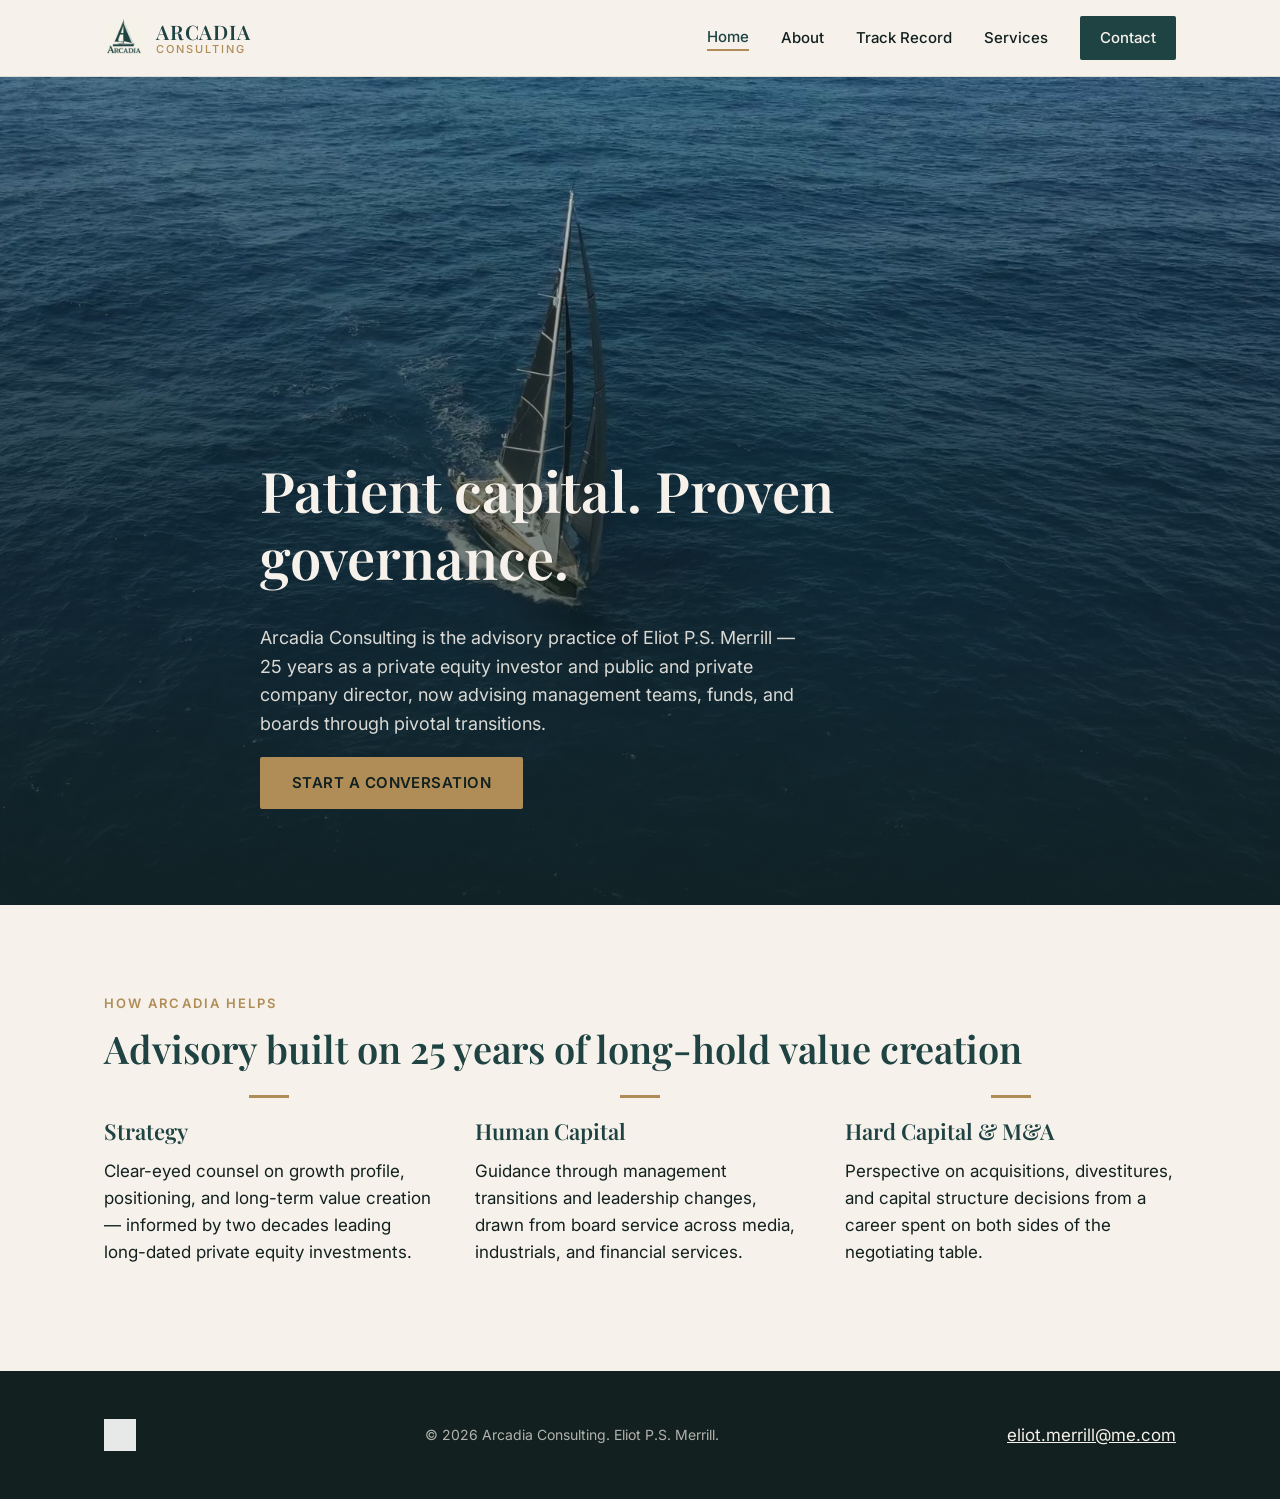
==== index.html @ e656aff9 "Add Arcadia Consulting home page with video hero" ====
<!DOCTYPE html>
<html lang="en">
<head>
<meta charset="UTF-8">
<meta name="viewport" content="width=device-width, initial-scale=1.0">
<title>Arcadia Consulting — Eliot P.S. Merrill</title>
<meta name="description" content="Arcadia Consulting is the advisory practice of Eliot P.S. Merrill, advising management teams, funds, and boards on strategy, human capital, and M&A after 25 years as a private equity investor and public/private company director.">
<link rel="icon" href="assets/img/favicon.png">
<link rel="apple-touch-icon" href="assets/img/apple-touch-icon.png">
<link rel="preconnect" href="https://fonts.googleapis.com">
<link rel="preconnect" href="https://fonts.gstatic.com" crossorigin>
<link href="https://fonts.googleapis.com/css2?family=Playfair+Display:wght@500;600;700&family=Inter:wght@400;500;600&display=swap" rel="stylesheet">
<link rel="stylesheet" href="css/style.css">
</head>
<body>

<header class="site-header">
  <div class="container header-inner">
    <a href="index.html" class="brand">
      <img src="assets/img/logo.png" alt="Arcadia Consulting" class="brand-logo">
      <span class="brand-name">ARCADIA<span class="brand-sub">CONSULTING</span></span>
    </a>
    <button class="nav-toggle" id="navToggle" aria-label="Toggle navigation" aria-expanded="false" aria-controls="siteNav">
      <span></span><span></span><span></span>
    </button>
    <nav class="site-nav" id="siteNav">
      <a href="index.html" aria-current="page">Home</a>
      <a href="about.html">About</a>
      <a href="track-record.html">Track Record</a>
      <a href="services.html">Services</a>
      <a href="contact.html" class="nav-cta">Contact</a>
    </nav>
  </div>
</header>

<main>
  <section class="hero">
    <div class="hero-media">
      <video id="heroVideo" class="hero-video" poster="assets/img/hero-poster.jpg" muted loop playsinline preload="none">
        <source data-src="assets/video/hero.mp4" type="video/mp4">
      </video>
      <div class="hero-overlay"></div>
    </div>
    <div class="container hero-content">
      <h1>Patient capital. Proven governance.</h1>
      <p>Arcadia Consulting is the advisory practice of Eliot P.S. Merrill — 25 years as a private equity investor and public and private company director, now advising management teams, funds, and boards through pivotal transitions.</p>
      <a href="contact.html" class="btn btn-primary">Start a Conversation</a>
    </div>
  </section>

  <section class="section">
    <div class="container">
      <span class="section-kicker">How Arcadia Helps</span>
      <h2 class="section-title">Advisory built on 25 years of long-hold value creation</h2>
      <div class="pillars">
        <div class="pillar">
          <hr class="pillar-rule">
          <h3>Strategy</h3>
          <p>Clear-eyed counsel on growth profile, positioning, and long-term value creation — informed by two decades leading long-dated private equity investments.</p>
        </div>
        <div class="pillar">
          <hr class="pillar-rule">
          <h3>Human Capital</h3>
          <p>Guidance through management transitions and leadership changes, drawn from board service across media, industrials, and financial services.</p>
        </div>
        <div class="pillar">
          <hr class="pillar-rule">
          <h3>Hard Capital &amp; M&amp;A</h3>
          <p>Perspective on acquisitions, divestitures, and capital structure decisions from a career spent on both sides of the negotiating table.</p>
        </div>
      </div>
    </div>
  </section>
</main>

<footer class="site-footer">
  <div class="container footer-inner">
    <img src="assets/img/logo.png" alt="Arcadia Consulting" class="footer-logo">
    <p>&copy; 2026 Arcadia Consulting. Eliot P.S. Merrill.</p>
    <a href="mailto:eliot.merrill@me.com" class="footer-email">eliot.merrill@me.com</a>
  </div>
</footer>

<script src="js/main.js"></script>
</body>
</html>
---- css/style.css ----
/* ---- Design tokens ---- */
:root {
  --color-green: #1E4342;
  --color-ink: #12201F;
  --color-ivory: #F6F1EA;
  --color-brass: #B08D57;
  --font-display: 'Playfair Display', Georgia, serif;
  --font-body: 'Inter', -apple-system, BlinkMacSystemFont, sans-serif;
  --max-width: 1120px;
}

/* ---- Reset ---- */
*, *::before, *::after { box-sizing: border-box; }
html, body { margin: 0; padding: 0; }
body {
  background: var(--color-ivory);
  color: var(--color-ink);
  font-family: var(--font-body);
  font-size: 17px;
  line-height: 1.6;
  -webkit-font-smoothing: antialiased;
}
h1, h2, h3, h4 {
  font-family: var(--font-display);
  font-weight: 600;
  line-height: 1.2;
  color: var(--color-green);
  margin: 0 0 0.6em;
}
p { margin: 0 0 1em; }
a { color: var(--color-green); }
img { max-width: 100%; display: block; }
.sr-only {
  position: absolute; width: 1px; height: 1px;
  overflow: hidden; clip: rect(0,0,0,0); white-space: nowrap;
}

.container {
  max-width: var(--max-width);
  margin: 0 auto;
  padding: 0 24px;
}

/* ---- Buttons ---- */
.btn {
  display: inline-block;
  padding: 14px 32px;
  border-radius: 2px;
  font-family: var(--font-body);
  font-weight: 600;
  font-size: 15px;
  letter-spacing: 0.03em;
  text-decoration: none;
  text-transform: uppercase;
  transition: background-color 0.2s ease, color 0.2s ease;
}
.btn-primary {
  background: var(--color-brass);
  color: var(--color-ink);
}
.btn-primary:hover { background: #9c7a49; }

/* ---- Header / nav ---- */
.site-header {
  background: var(--color-ivory);
  border-bottom: 1px solid rgba(30,67,66,0.12);
  position: relative;
  z-index: 10;
}
.header-inner {
  display: flex;
  align-items: center;
  justify-content: space-between;
  padding-top: 16px;
  padding-bottom: 16px;
}
.brand {
  display: flex;
  align-items: center;
  gap: 12px;
  text-decoration: none;
}
.brand-logo { width: 40px; height: 40px; }
.brand-name {
  font-family: var(--font-display);
  font-weight: 600;
  font-size: 20px;
  letter-spacing: 0.04em;
  color: var(--color-green);
  line-height: 1.1;
}
.brand-sub {
  display: block;
  font-family: var(--font-body);
  font-weight: 500;
  font-size: 11px;
  letter-spacing: 0.18em;
  color: var(--color-brass);
}
.nav-toggle {
  display: none;
  flex-direction: column;
  justify-content: space-between;
  width: 26px;
  height: 18px;
  background: none;
  border: none;
  cursor: pointer;
  padding: 0;
}
.nav-toggle span {
  display: block;
  height: 2px;
  width: 100%;
  background: var(--color-green);
}
.site-nav {
  display: flex;
  align-items: center;
  gap: 32px;
}
.site-nav a {
  text-decoration: none;
  color: var(--color-ink);
  font-weight: 500;
  font-size: 15px;
}
.site-nav a[aria-current="page"] { color: var(--color-green); border-bottom: 2px solid var(--color-brass); }
.site-nav a.nav-cta {
  background: var(--color-green);
  color: var(--color-ivory);
  padding: 10px 20px;
  border-radius: 2px;
}

/* ---- Hero ---- */
.hero {
  position: relative;
  height: 92vh;
  min-height: 520px;
  display: flex;
  align-items: flex-end;
  overflow: hidden;
  background: var(--color-ink);
}
.hero-media {
  position: absolute;
  inset: 0;
}
.hero-video {
  width: 100%;
  height: 100%;
  object-fit: cover;
}
.hero-overlay {
  position: absolute;
  inset: 0;
  background: linear-gradient(180deg, rgba(18,32,31,0.15) 0%, rgba(18,32,31,0.85) 100%);
}
.hero-content {
  position: relative;
  z-index: 2;
  color: var(--color-ivory);
  padding-bottom: 96px;
}
.hero-content h1 {
  color: var(--color-ivory);
  font-size: clamp(32px, 5vw, 56px);
  max-width: 760px;
}
.hero-content p {
  max-width: 560px;
  font-size: 18px;
  color: rgba(246,241,234,0.88);
}

/* ---- Sections ---- */
.section { padding: 88px 0; }
.section-title {
  font-size: clamp(26px, 3.4vw, 38px);
  margin-bottom: 0.4em;
}
.section-kicker {
  text-transform: uppercase;
  letter-spacing: 0.16em;
  font-size: 13px;
  font-weight: 600;
  color: var(--color-brass);
  margin-bottom: 12px;
  display: block;
}

/* ---- Pillars (Home) ---- */
.pillars {
  display: grid;
  grid-template-columns: repeat(3, 1fr);
  gap: 40px;
}
.pillar h3 { font-size: 22px; }
.pillar-rule {
  width: 40px;
  height: 3px;
  background: var(--color-brass);
  margin-bottom: 20px;
  border: none;
}

/* ---- Services grid ---- */
.services-grid {
  display: grid;
  grid-template-columns: repeat(2, 1fr);
  gap: 32px;
}
.service-card {
  background: #fff;
  border: 1px solid rgba(30,67,66,0.12);
  padding: 36px;
}
.service-card h3 { font-size: 22px; }

/* ---- Track record table ---- */
.table-wrap { overflow-x: auto; }
.track-table {
  width: 100%;
  border-collapse: collapse;
  font-size: 15px;
}
.track-table th, .track-table td {
  text-align: left;
  padding: 14px 16px;
  border-bottom: 1px solid rgba(30,67,66,0.15);
  vertical-align: top;
}
.track-table th {
  font-family: var(--font-display);
  color: var(--color-green);
  font-weight: 600;
}

/* ---- About page media ---- */
.about-media {
  border-radius: 2px;
  overflow: hidden;
  margin: 32px 0;
}
.about-media video { width: 100%; height: auto; display: block; }
.about-media figcaption {
  font-size: 14px;
  color: rgba(18,32,31,0.65);
  margin-top: 10px;
  font-style: italic;
}

/* ---- Footer ---- */
.site-footer {
  background: var(--color-ink);
  color: var(--color-ivory);
  padding: 48px 0;
}
.footer-inner {
  display: flex;
  align-items: center;
  gap: 20px;
  flex-wrap: wrap;
  justify-content: space-between;
}
.footer-logo { width: 32px; height: 32px; filter: brightness(0) invert(1); opacity: 0.9; }
.footer-email {
  color: var(--color-ivory);
  text-decoration: underline;
}
.site-footer p { margin: 0; font-size: 14px; color: rgba(246,241,234,0.7); }

/* ---- Responsive ---- */
@media (max-width: 900px) {
  .pillars { grid-template-columns: 1fr; }
  .services-grid { grid-template-columns: 1fr; }
}

@media (max-width: 768px) {
  .nav-toggle { display: flex; }
  .site-nav {
    display: none;
    position: absolute;
    top: 100%;
    left: 0;
    right: 0;
    background: var(--color-ivory);
    flex-direction: column;
    align-items: flex-start;
    gap: 0;
    border-bottom: 1px solid rgba(30,67,66,0.12);
  }
  .site-nav.is-open { display: flex; }
  .site-nav a {
    width: 100%;
    padding: 16px 24px;
    border-top: 1px solid rgba(30,67,66,0.08);
  }
  .site-nav a.nav-cta { border-radius: 0; }
  .hero-content { padding-bottom: 56px; }
}

/* ---- Reduced motion ---- */
@media (prefers-reduced-motion: reduce) {
  .hero-video { display: none; }
}
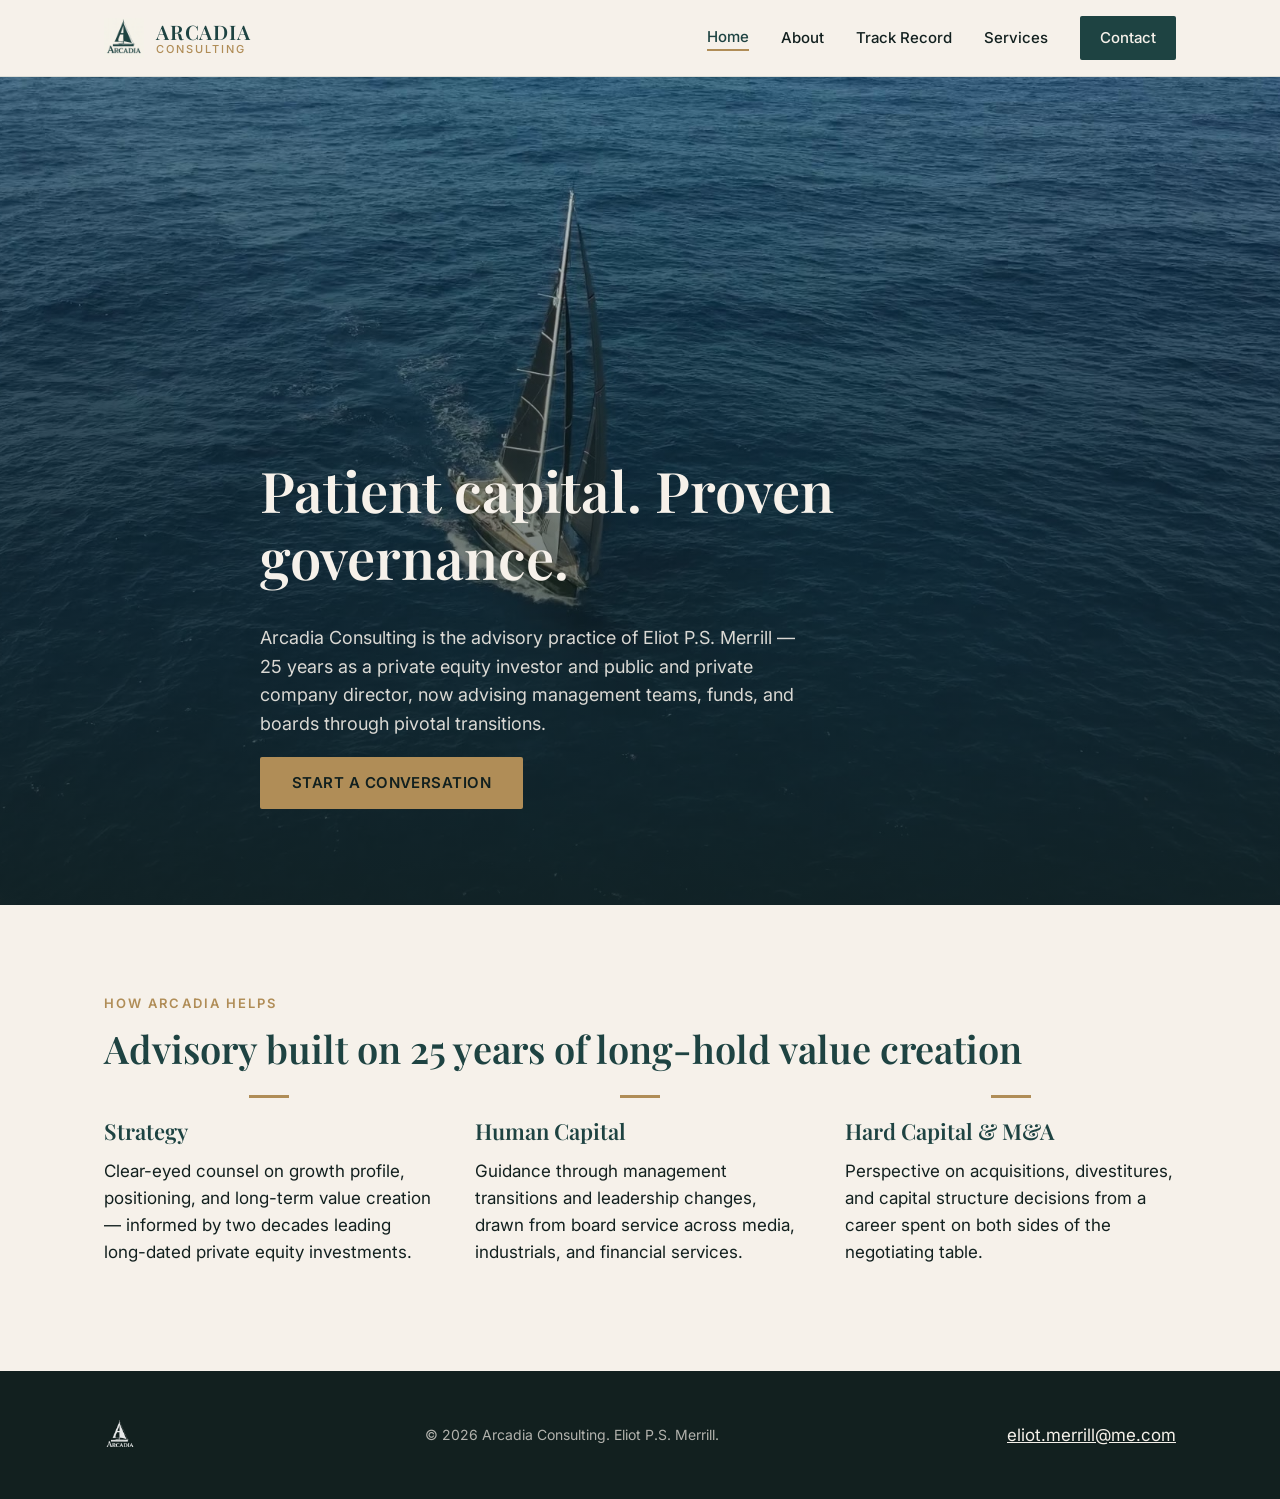
==== commit 99f3905f: "Fix footer logo transparency, dedicated About video poster, and active Contact button styling" ====
--- a/index.html
+++ b/index.html
@@ -75,7 +75,7 @@
 
 <footer class="site-footer">
   <div class="container footer-inner">
-    <img src="assets/img/logo.png" alt="Arcadia Consulting" class="footer-logo">
+    <img src="assets/img/logo-transparent.png" alt="Arcadia Consulting" class="footer-logo">
     <p>&copy; 2026 Arcadia Consulting. Eliot P.S. Merrill.</p>
     <a href="mailto:eliot.merrill@me.com" class="footer-email">eliot.merrill@me.com</a>
   </div>
--- a/css/style.css
+++ b/css/style.css
@@ -131,6 +131,10 @@
   color: var(--color-ivory);
   padding: 10px 20px;
   border-radius: 2px;
+}
+.site-nav a.nav-cta[aria-current="page"] {
+  border-bottom: none;
+  box-shadow: inset 0 -2px 0 var(--color-brass);
 }
 
 /* ---- Hero ---- */
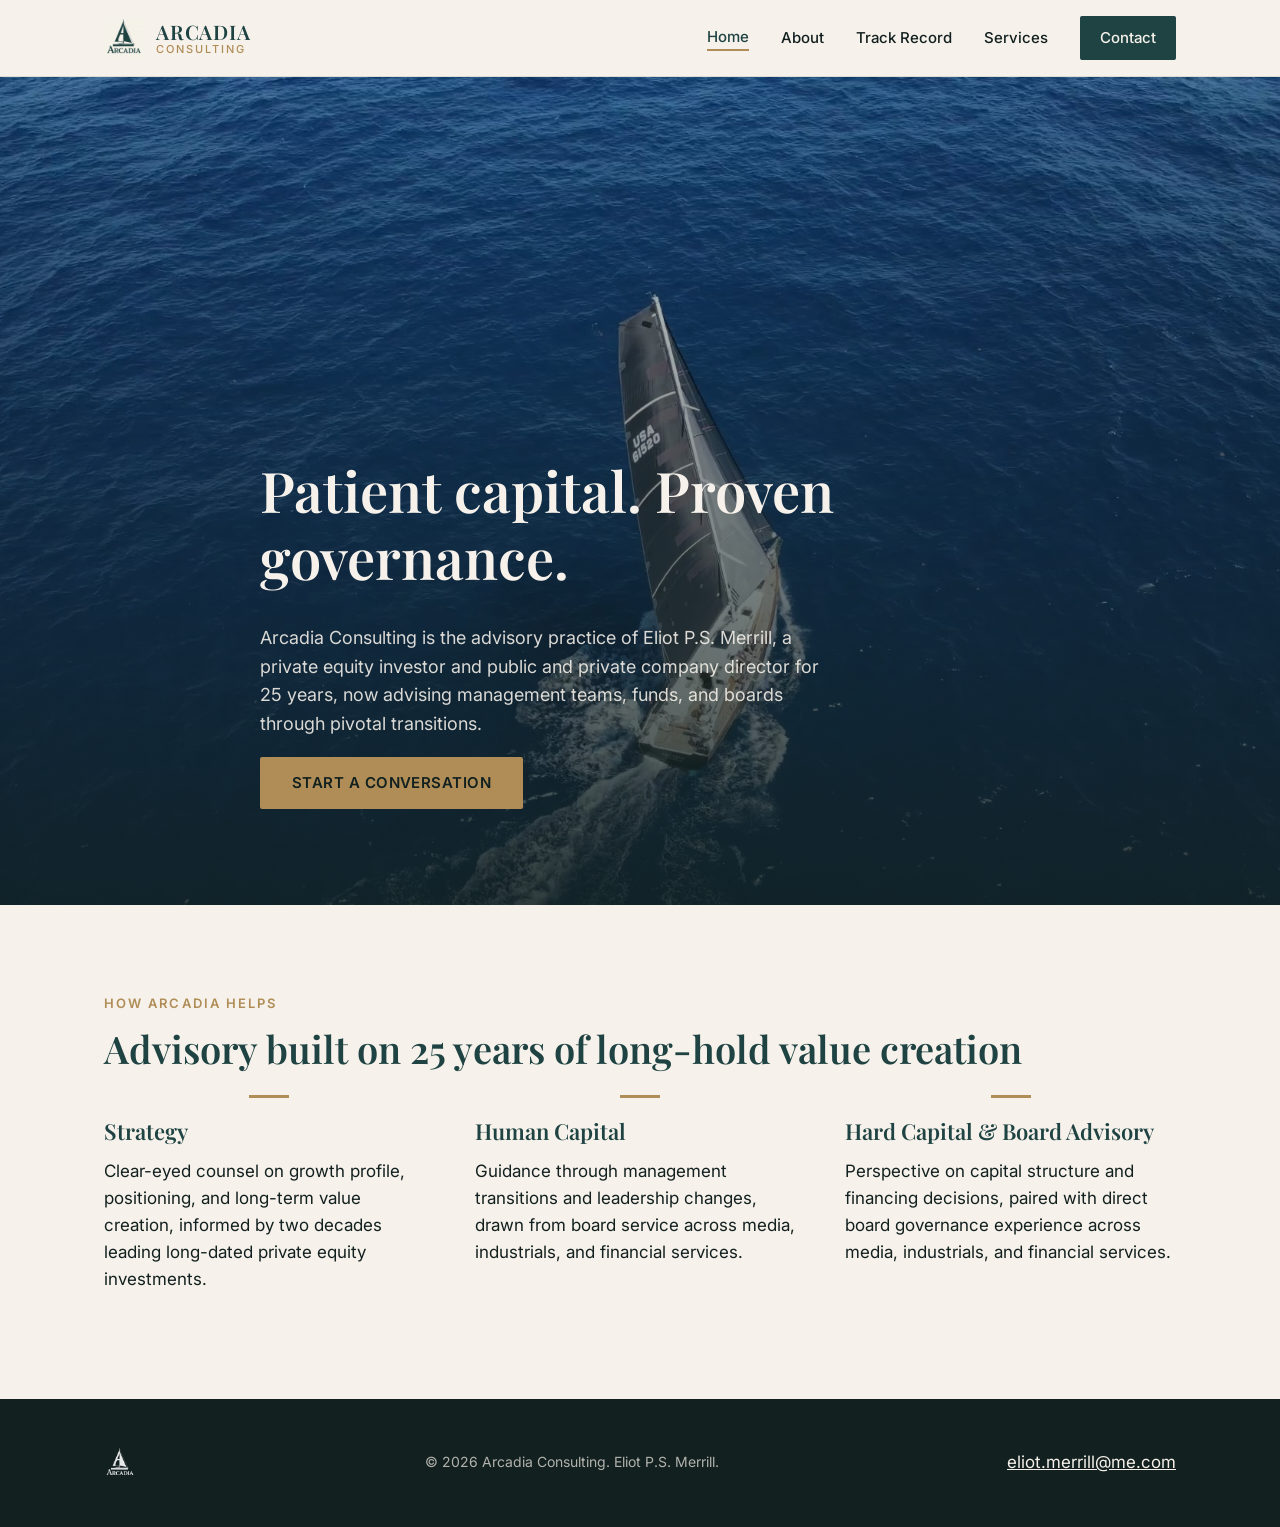
==== commit c4b84839: "Replace M&A with Board Advisory Services and remove all em dashes from copy" ====
--- a/index.html
+++ b/index.html
@@ -3,8 +3,8 @@
 <head>
 <meta charset="UTF-8">
 <meta name="viewport" content="width=device-width, initial-scale=1.0">
-<title>Arcadia Consulting — Eliot P.S. Merrill</title>
-<meta name="description" content="Arcadia Consulting is the advisory practice of Eliot P.S. Merrill, advising management teams, funds, and boards on strategy, human capital, and M&A after 25 years as a private equity investor and public/private company director.">
+<title>Arcadia Consulting | Eliot P.S. Merrill</title>
+<meta name="description" content="Arcadia Consulting is the advisory practice of Eliot P.S. Merrill, advising management teams, funds, and boards on strategy, human capital, and board advisory services after 25 years as a private equity investor and public/private company director.">
 <link rel="icon" href="assets/img/favicon.png">
 <link rel="apple-touch-icon" href="assets/img/apple-touch-icon.png">
 <link rel="preconnect" href="https://fonts.googleapis.com">
@@ -43,7 +43,7 @@
     </div>
     <div class="container hero-content">
       <h1>Patient capital. Proven governance.</h1>
-      <p>Arcadia Consulting is the advisory practice of Eliot P.S. Merrill — 25 years as a private equity investor and public and private company director, now advising management teams, funds, and boards through pivotal transitions.</p>
+      <p>Arcadia Consulting is the advisory practice of Eliot P.S. Merrill, a private equity investor and public and private company director for 25 years, now advising management teams, funds, and boards through pivotal transitions.</p>
       <a href="contact.html" class="btn btn-primary">Start a Conversation</a>
     </div>
   </section>
@@ -56,7 +56,7 @@
         <div class="pillar">
           <hr class="pillar-rule">
           <h3>Strategy</h3>
-          <p>Clear-eyed counsel on growth profile, positioning, and long-term value creation — informed by two decades leading long-dated private equity investments.</p>
+          <p>Clear-eyed counsel on growth profile, positioning, and long-term value creation, informed by two decades leading long-dated private equity investments.</p>
         </div>
         <div class="pillar">
           <hr class="pillar-rule">
@@ -65,8 +65,8 @@
         </div>
         <div class="pillar">
           <hr class="pillar-rule">
-          <h3>Hard Capital &amp; M&amp;A</h3>
-          <p>Perspective on acquisitions, divestitures, and capital structure decisions from a career spent on both sides of the negotiating table.</p>
+          <h3>Hard Capital &amp; Board Advisory</h3>
+          <p>Perspective on capital structure and financing decisions, paired with direct board governance experience across media, industrials, and financial services.</p>
         </div>
       </div>
     </div>
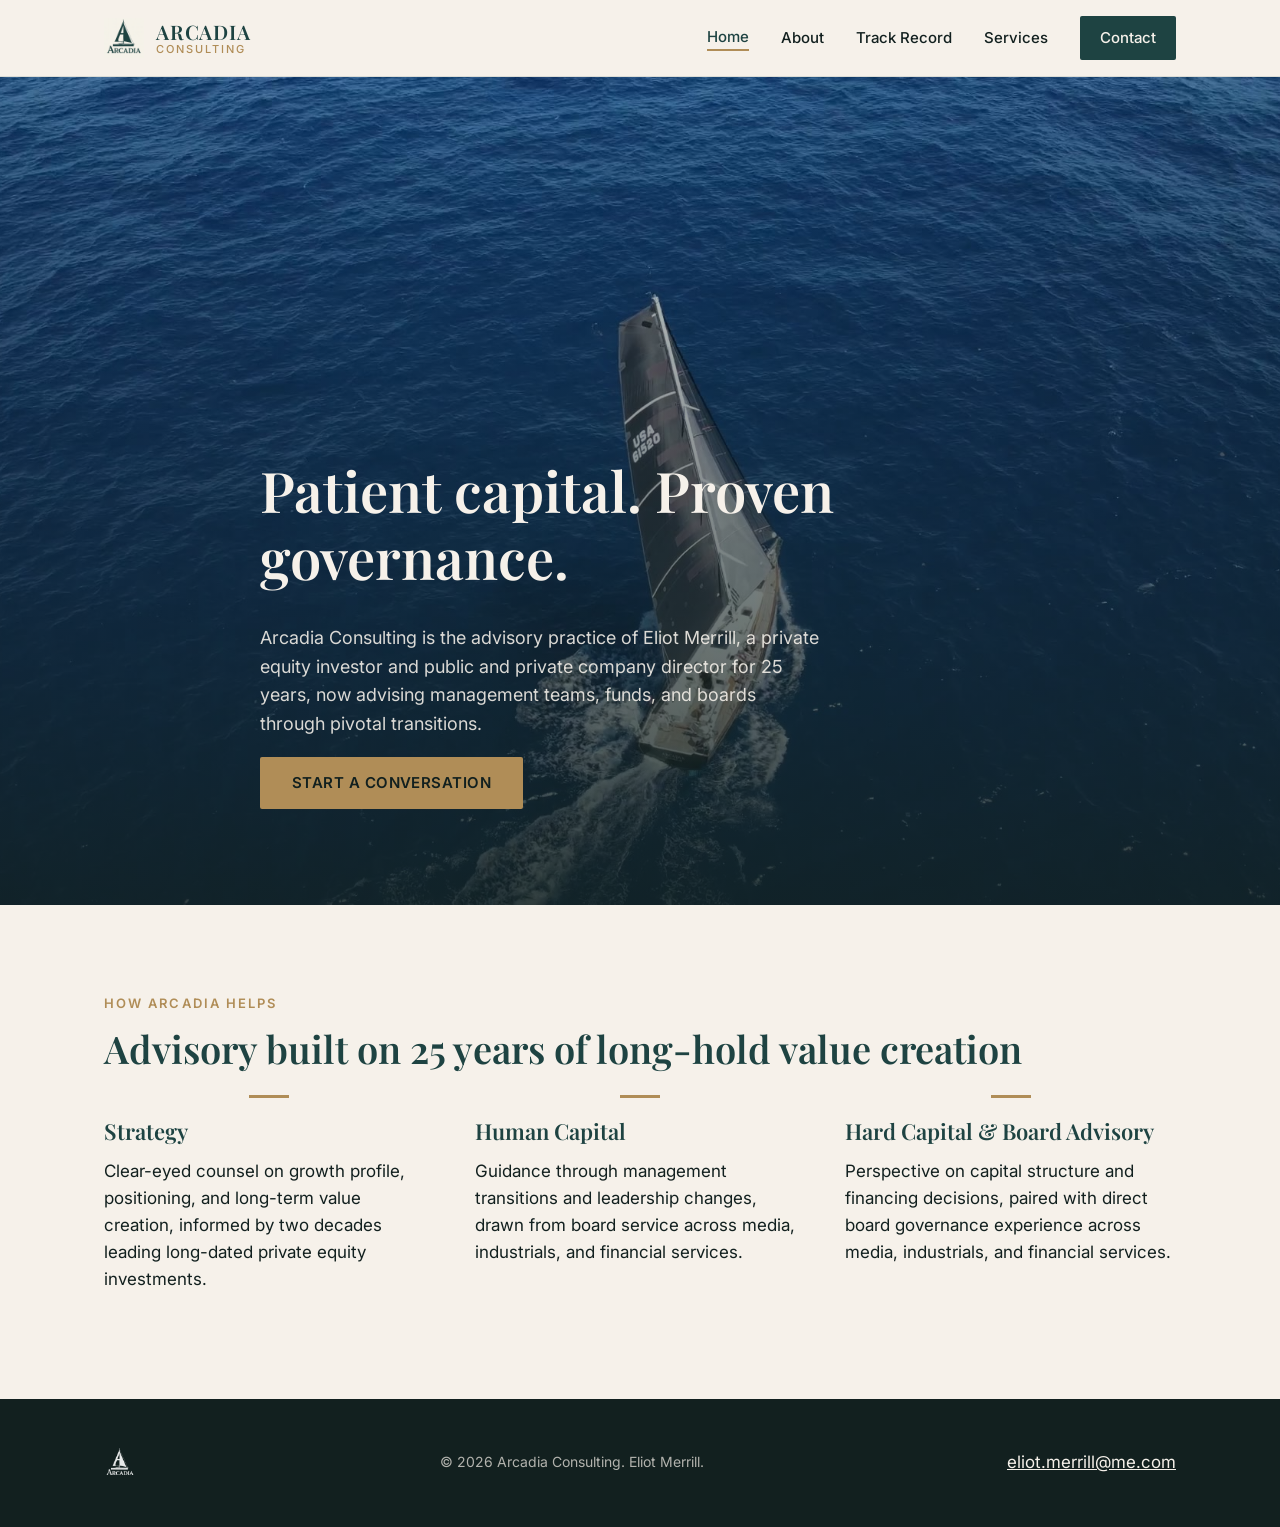
==== commit 44a7faad: "Add Eliot Merrill headshot to About page; keep Home page name simplification" ====
--- a/index.html
+++ b/index.html
@@ -43,7 +43,7 @@
     </div>
     <div class="container hero-content">
       <h1>Patient capital. Proven governance.</h1>
-      <p>Arcadia Consulting is the advisory practice of Eliot P.S. Merrill, a private equity investor and public and private company director for 25 years, now advising management teams, funds, and boards through pivotal transitions.</p>
+      <p>Arcadia Consulting is the advisory practice of Eliot Merrill, a private equity investor and public and private company director for 25 years, now advising management teams, funds, and boards through pivotal transitions.</p>
       <a href="contact.html" class="btn btn-primary">Start a Conversation</a>
     </div>
   </section>
@@ -76,7 +76,7 @@
 <footer class="site-footer">
   <div class="container footer-inner">
     <img src="assets/img/logo-transparent.png" alt="Arcadia Consulting" class="footer-logo">
-    <p>&copy; 2026 Arcadia Consulting. Eliot P.S. Merrill.</p>
+    <p>&copy; 2026 Arcadia Consulting. Eliot Merrill.</p>
     <a href="mailto:eliot.merrill@me.com" class="footer-email">eliot.merrill@me.com</a>
   </div>
 </footer>
--- a/css/style.css
+++ b/css/style.css
@@ -239,6 +239,26 @@
   font-family: var(--font-display);
   color: var(--color-green);
   font-weight: 600;
+}
+
+/* ---- About page intro (headshot + opening bio) ---- */
+.about-intro {
+  display: flex;
+  gap: 48px;
+  align-items: flex-start;
+  margin-bottom: 8px;
+}
+.about-intro-text { flex: 1; min-width: 0; }
+.about-photo {
+  width: 220px;
+  height: 220px;
+  object-fit: cover;
+  border-radius: 4px;
+  flex-shrink: 0;
+}
+@media (max-width: 768px) {
+  .about-intro { flex-direction: column; }
+  .about-photo { width: 160px; height: 160px; }
 }
 
 /* ---- About page media ---- */
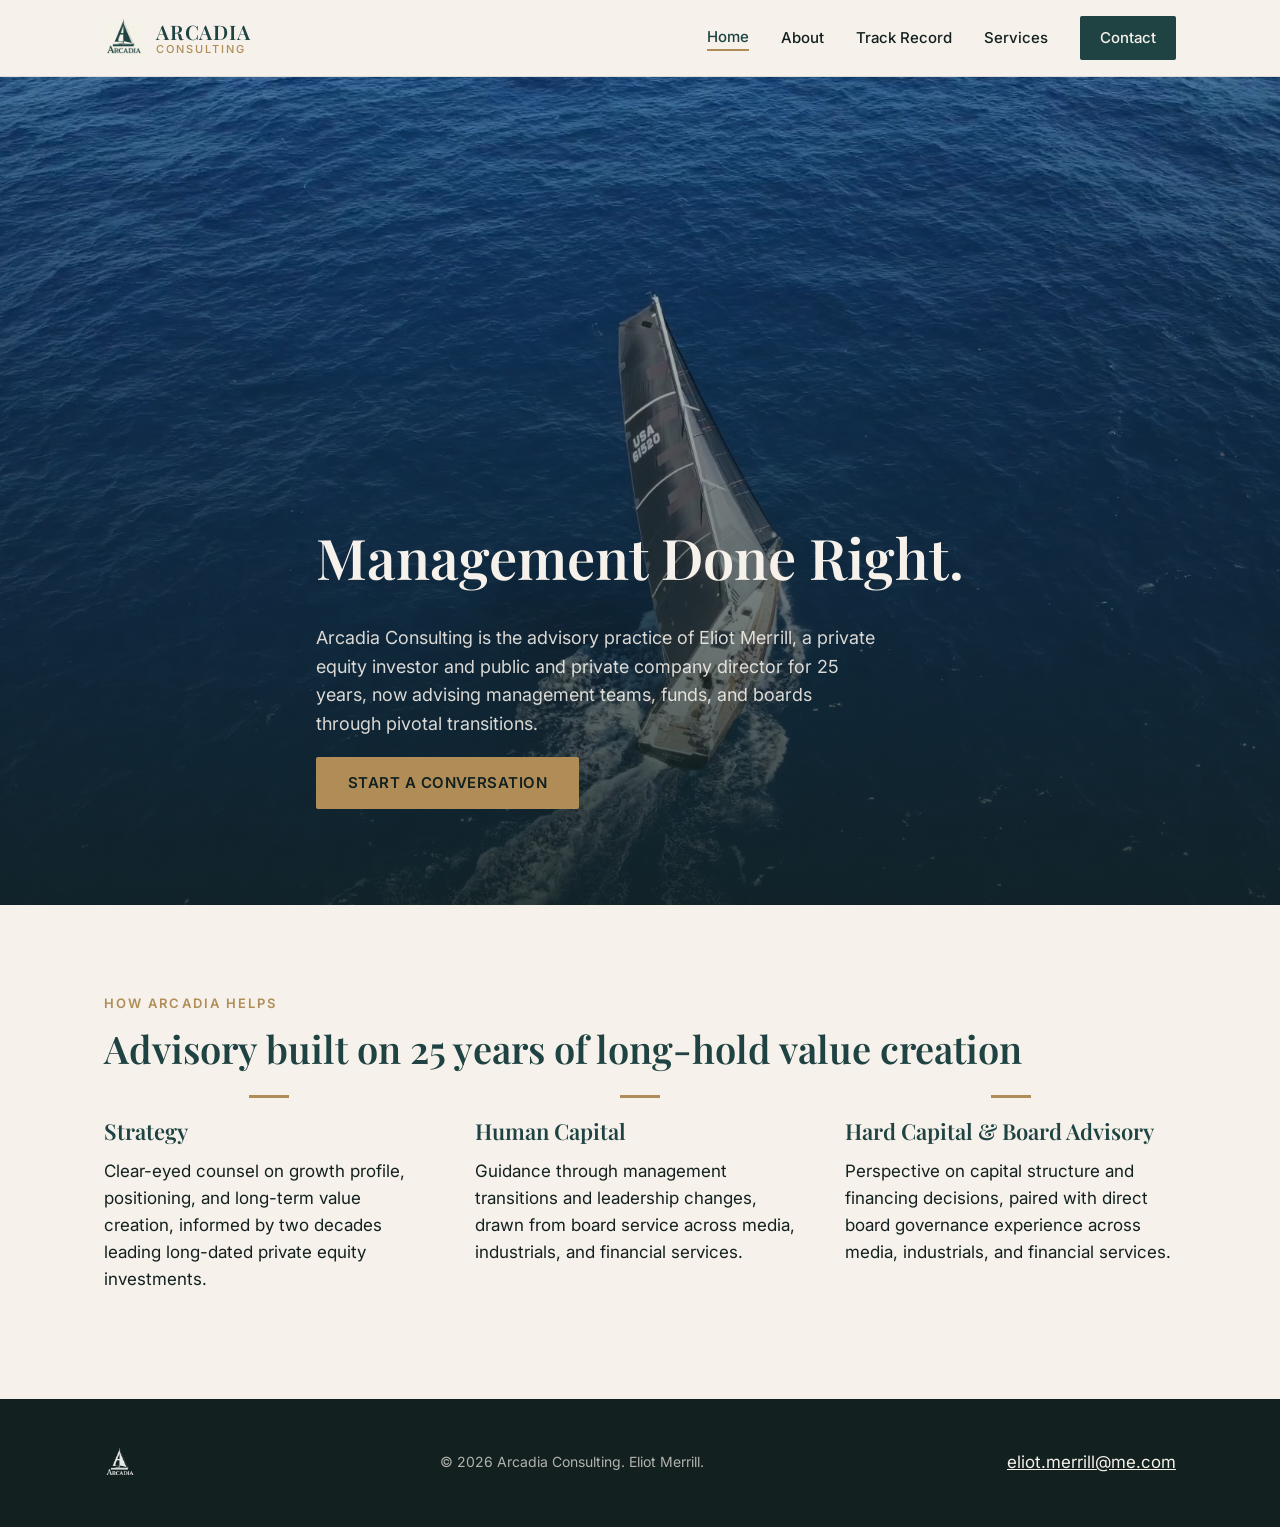
==== commit 5bf6179a: "push" ====
--- a/index.html
+++ b/index.html
@@ -3,8 +3,8 @@
 <head>
 <meta charset="UTF-8">
 <meta name="viewport" content="width=device-width, initial-scale=1.0">
-<title>Arcadia Consulting | Eliot P.S. Merrill</title>
-<meta name="description" content="Arcadia Consulting is the advisory practice of Eliot P.S. Merrill, advising management teams, funds, and boards on strategy, human capital, and board advisory services after 25 years as a private equity investor and public/private company director.">
+<title>Arcadia Management Consulting</title>
+<meta name="description" content="Arcadia Consulting is the advisory practice of Eliot Merrill, advising management teams, funds, and boards on strategy, human capital, and board advisory services after 25 years as a private equity investor and public/private company director.">
 <link rel="icon" href="assets/img/favicon.png">
 <link rel="apple-touch-icon" href="assets/img/apple-touch-icon.png">
 <link rel="preconnect" href="https://fonts.googleapis.com">
@@ -36,13 +36,13 @@
 <main>
   <section class="hero">
     <div class="hero-media">
-      <video id="heroVideo" class="hero-video" poster="assets/img/hero-poster.jpg" muted loop playsinline preload="none">
-        <source data-src="assets/video/hero.mp4" type="video/mp4">
+      <video id="heroVideo" class="hero-video" poster="assets/img/hero-poster.jpg" autoplay muted loop playsinline preload="auto">
+        <source src="assets/video/hero.mp4" type="video/mp4">
       </video>
       <div class="hero-overlay"></div>
     </div>
     <div class="container hero-content">
-      <h1>Patient capital. Proven governance.</h1>
+      <h1>Management Done Right.</h1>
       <p>Arcadia Consulting is the advisory practice of Eliot Merrill, a private equity investor and public and private company director for 25 years, now advising management teams, funds, and boards through pivotal transitions.</p>
       <a href="contact.html" class="btn btn-primary">Start a Conversation</a>
     </div>
--- a/css/style.css
+++ b/css/style.css
@@ -250,15 +250,15 @@
 }
 .about-intro-text { flex: 1; min-width: 0; }
 .about-photo {
-  width: 220px;
-  height: 220px;
+  width: 120px;
+  height: 120px;
   object-fit: cover;
   border-radius: 4px;
   flex-shrink: 0;
 }
 @media (max-width: 768px) {
   .about-intro { flex-direction: column; }
-  .about-photo { width: 160px; height: 160px; }
+  .about-photo { width: 100px; height: 100px; }
 }
 
 /* ---- About page media ---- */
